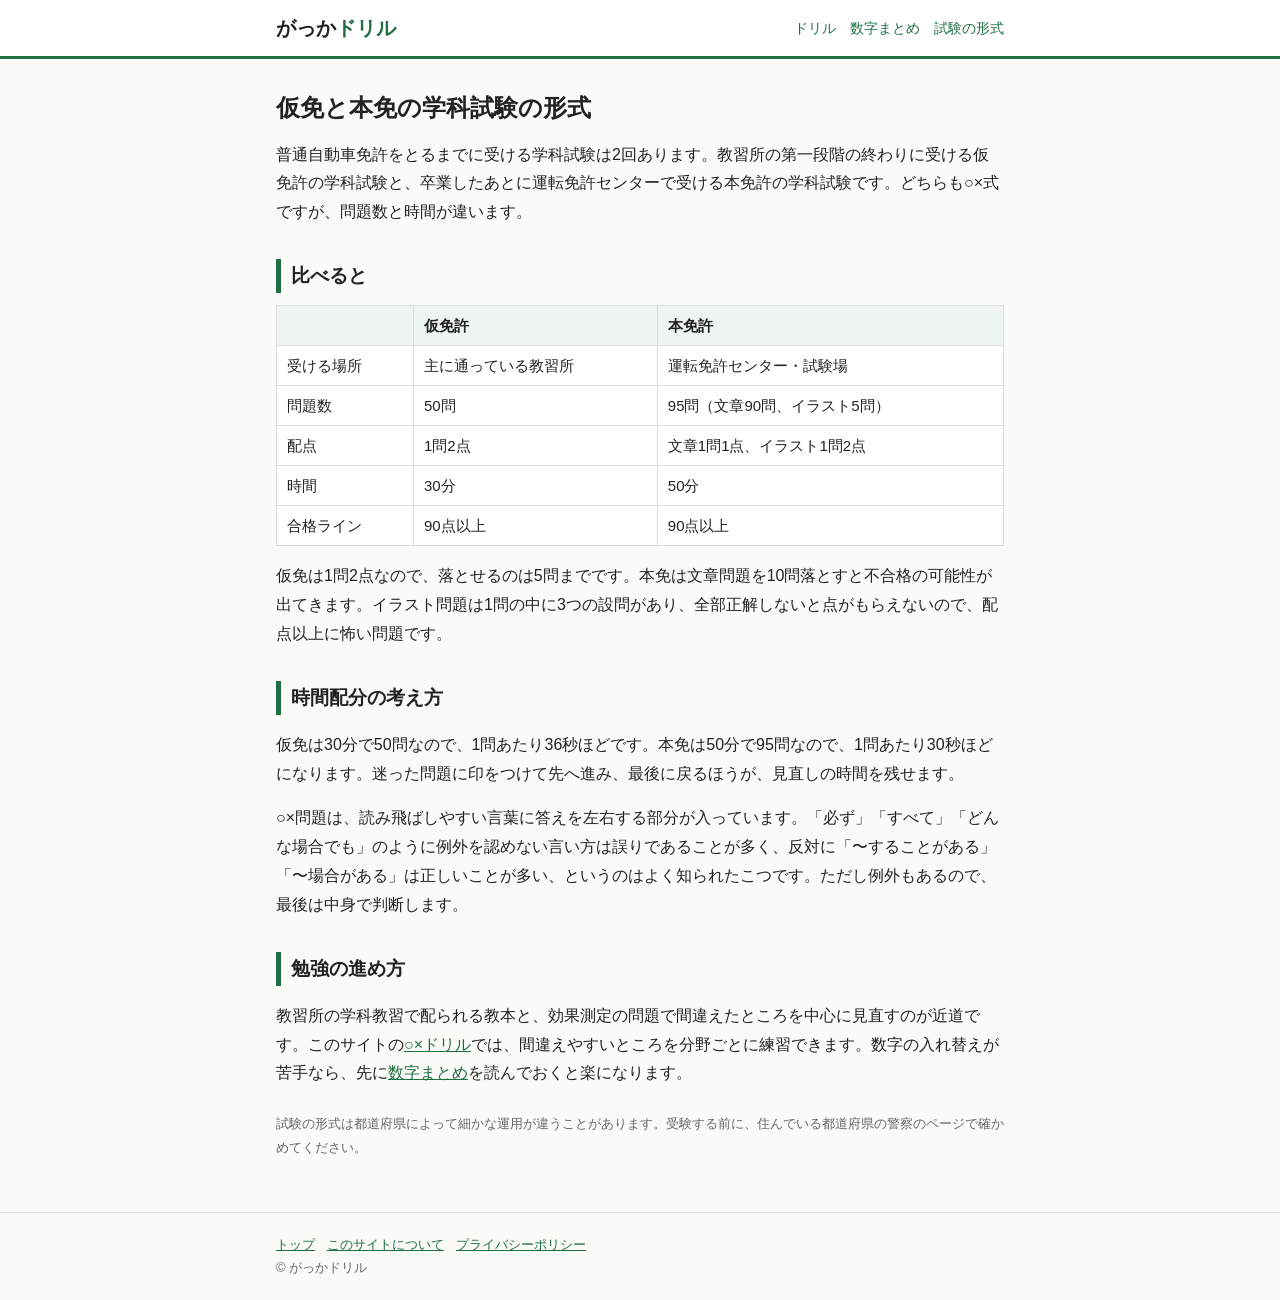
==== exam.html @ ebb906ad "Add files via upload" ====
<!DOCTYPE html>
<html lang="ja">
<head>
<meta charset="utf-8">
<meta name="viewport" content="width=device-width,initial-scale=1">
<title>仮免と本免の学科試験の形式｜問題数・時間・合格ライン｜がっかドリル</title>
<meta name="description" content="普通免許の仮免学科試験は50問30分、本免学科試験は95問50分で、どちらも90点以上で合格です。配点や時間配分の考え方をまとめました。">
<link rel="stylesheet" href="style.css">
</head>
<body>
<header><div class="wrap"><a class="logo" href="./">がっか<span>ドリル</span></a><nav><a href="drill.html">ドリル</a><a href="numbers.html">数字まとめ</a><a href="exam.html">試験の形式</a></nav></div></header>
<main><div class="wrap">
<h1>仮免と本免の学科試験の形式</h1>
<p>普通自動車免許をとるまでに受ける学科試験は2回あります。教習所の第一段階の終わりに受ける仮免許の学科試験と、卒業したあとに運転免許センターで受ける本免許の学科試験です。どちらも○×式ですが、問題数と時間が違います。</p>

<h2>比べると</h2>
<table>
<tr><th></th><th>仮免許</th><th>本免許</th></tr>
<tr><td>受ける場所</td><td>主に通っている教習所</td><td>運転免許センター・試験場</td></tr>
<tr><td>問題数</td><td>50問</td><td>95問（文章90問、イラスト5問）</td></tr>
<tr><td>配点</td><td>1問2点</td><td>文章1問1点、イラスト1問2点</td></tr>
<tr><td>時間</td><td>30分</td><td>50分</td></tr>
<tr><td>合格ライン</td><td>90点以上</td><td>90点以上</td></tr>
</table>
<p>仮免は1問2点なので、落とせるのは5問までです。本免は文章問題を10問落とすと不合格の可能性が出てきます。イラスト問題は1問の中に3つの設問があり、全部正解しないと点がもらえないので、配点以上に怖い問題です。</p>

<h2>時間配分の考え方</h2>
<p>仮免は30分で50問なので、1問あたり36秒ほどです。本免は50分で95問なので、1問あたり30秒ほどになります。迷った問題に印をつけて先へ進み、最後に戻るほうが、見直しの時間を残せます。</p>
<p>○×問題は、読み飛ばしやすい言葉に答えを左右する部分が入っています。「必ず」「すべて」「どんな場合でも」のように例外を認めない言い方は誤りであることが多く、反対に「〜することがある」「〜場合がある」は正しいことが多い、というのはよく知られたこつです。ただし例外もあるので、最後は中身で判断します。</p>

<h2>勉強の進め方</h2>
<p>教習所の学科教習で配られる教本と、効果測定の問題で間違えたところを中心に見直すのが近道です。このサイトの<a href="drill.html">○×ドリル</a>では、間違えやすいところを分野ごとに練習できます。数字の入れ替えが苦手なら、先に<a href="numbers.html">数字まとめ</a>を読んでおくと楽になります。</p>
<div class="ad"><!-- 広告枠 --></div>
<p class="note">試験の形式は都道府県によって細かな運用が違うことがあります。受験する前に、住んでいる都道府県の警察のページで確かめてください。</p>
</div></main>
<footer><div class="wrap"><a href="./">トップ</a><a href="about.html">このサイトについて</a><a href="privacy.html">プライバシーポリシー</a><br>© がっかドリル</div></footer>
</body>
</html>
---- style.css ----
:root{--ink:#222;--sub:#666;--line:#ddd;--key:#1f6f43;--bg:#fafaf7;--ok:#1f6f43;--ng:#b3261e}
*{box-sizing:border-box}
body{margin:0;background:var(--bg);color:var(--ink);font-family:"Hiragino Sans","Yu Gothic",Meiryo,sans-serif;line-height:1.8;font-size:16px}
a{color:var(--key)}
header{background:#fff;border-bottom:3px solid var(--key)}
.wrap{max-width:760px;margin:0 auto;padding:0 16px}
header .wrap{display:flex;align-items:center;justify-content:space-between;height:56px}
.logo{font-weight:bold;font-size:20px;color:var(--ink);text-decoration:none}
.logo span{color:var(--key)}
nav a{margin-left:14px;font-size:14px;text-decoration:none}
main{padding:24px 0 40px}
h1{font-size:24px;line-height:1.4;margin:8px 0 16px}
h2{font-size:19px;border-left:5px solid var(--key);padding-left:10px;margin:32px 0 12px}
h3{font-size:16px;margin:24px 0 8px}
.box{background:#fff;border:1px solid var(--line);border-radius:6px;padding:16px 18px;margin:16px 0}
.menu{display:grid;grid-template-columns:1fr 1fr;gap:10px}
.menu a{display:block;background:#fff;border:1px solid var(--line);border-radius:6px;padding:12px 14px;text-decoration:none;color:var(--ink)}
.menu a b{display:block;color:var(--key)}
.menu a small{color:var(--sub)}
table{border-collapse:collapse;width:100%;background:#fff;font-size:15px}
th,td{border:1px solid var(--line);padding:6px 10px;text-align:left}
th{background:#eef4ef}
.btn{display:inline-block;border:0;border-radius:6px;padding:12px 22px;font-size:17px;cursor:pointer;background:var(--key);color:#fff;text-decoration:none}
.qno{color:var(--sub);font-size:14px}
.qtext{font-size:18px;margin:8px 0 18px}
.ans{display:flex;gap:12px}
.ans button{flex:1;font-size:28px;padding:10px 0;border:2px solid var(--line);background:#fff;border-radius:6px;cursor:pointer}
.ans button:hover{border-color:var(--key)}
.res{margin-top:16px;padding:12px 14px;border-radius:6px;background:#fff;border:1px solid var(--line)}
.res b.ok{color:var(--ok)} .res b.ng{color:var(--ng)}
.tag{display:inline-block;font-size:12px;border:1px solid var(--line);border-radius:3px;padding:0 6px;color:var(--sub)}
.ad{margin:24px 0}
.note{font-size:13px;color:var(--sub)}
footer{border-top:1px solid var(--line);padding:20px 0;font-size:13px;color:var(--sub)}
footer a{margin-right:12px}
@media(max-width:560px){.menu{grid-template-columns:1fr}h1{font-size:21px}}
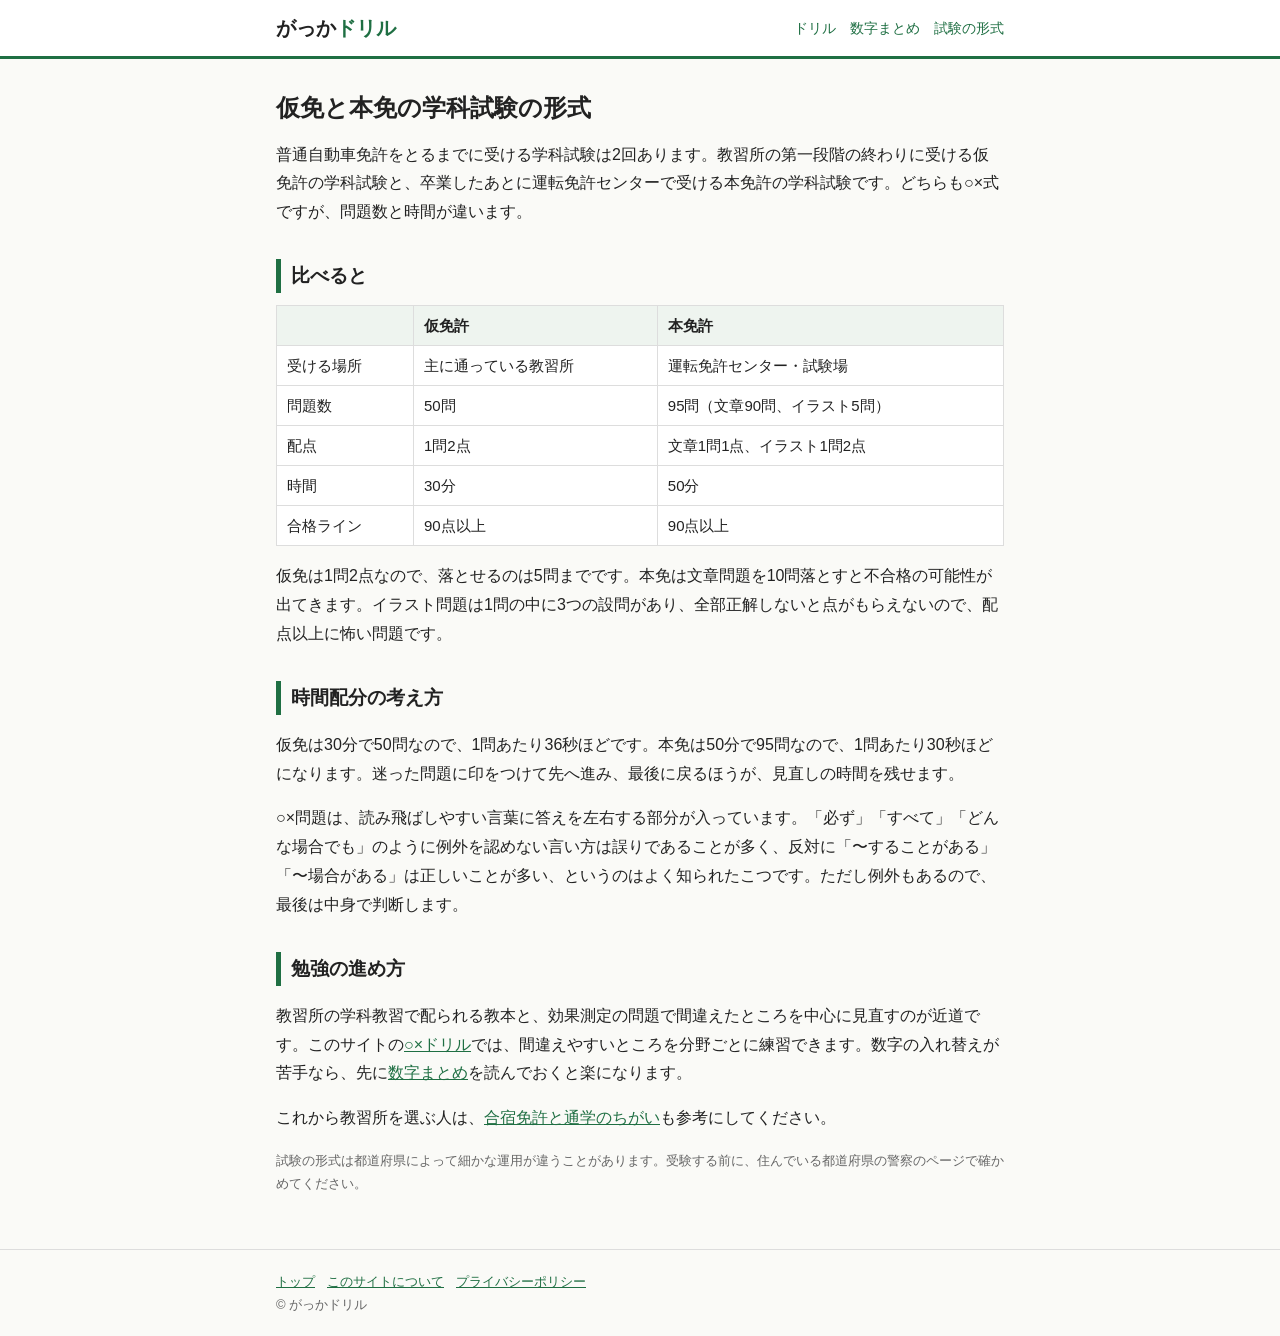
==== commit 8c8206e8: "Add files via upload" ====
--- a/exam.html
+++ b/exam.html
@@ -30,7 +30,7 @@
 
 <h2>勉強の進め方</h2>
 <p>教習所の学科教習で配られる教本と、効果測定の問題で間違えたところを中心に見直すのが近道です。このサイトの<a href="drill.html">○×ドリル</a>では、間違えやすいところを分野ごとに練習できます。数字の入れ替えが苦手なら、先に<a href="numbers.html">数字まとめ</a>を読んでおくと楽になります。</p>
-<div class="ad"><!-- 広告枠 --></div>
+<p>これから教習所を選ぶ人は、<a href="gashuku.html">合宿免許と通学のちがい</a>も参考にしてください。</p>
 <p class="note">試験の形式は都道府県によって細かな運用が違うことがあります。受験する前に、住んでいる都道府県の警察のページで確かめてください。</p>
 </div></main>
 <footer><div class="wrap"><a href="./">トップ</a><a href="about.html">このサイトについて</a><a href="privacy.html">プライバシーポリシー</a><br>© がっかドリル</div></footer>
--- a/style.css
+++ b/style.css
@@ -1,4 +1,5 @@
 :root{--ink:#222;--sub:#666;--line:#ddd;--key:#1f6f43;--bg:#fafaf7;--ok:#1f6f43;--ng:#b3261e}
+[hidden]{display:none!important}
 *{box-sizing:border-box}
 body{margin:0;background:var(--bg);color:var(--ink);font-family:"Hiragino Sans","Yu Gothic",Meiryo,sans-serif;line-height:1.8;font-size:16px}
 a{color:var(--key)}
